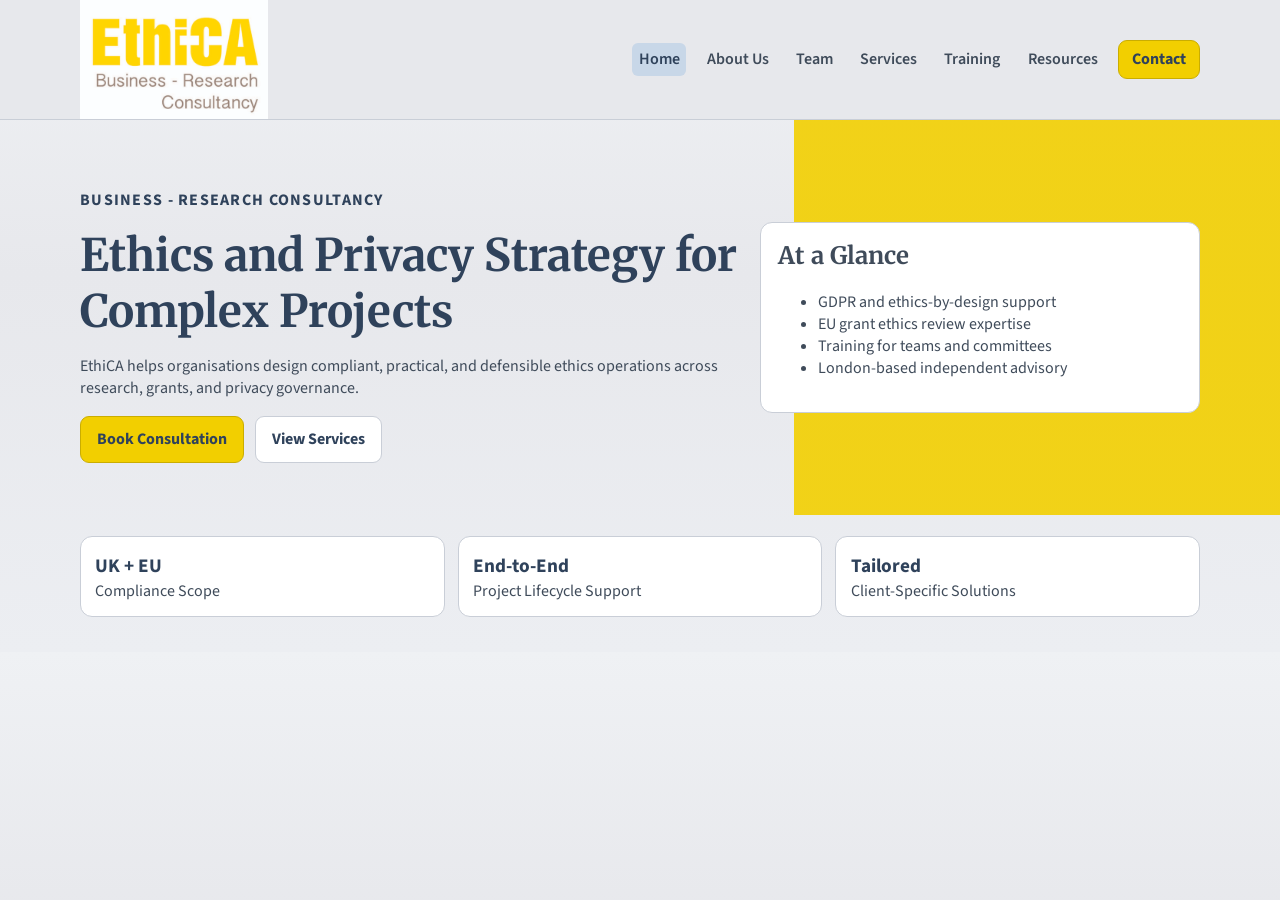
==== index.html @ 0c750312 "website added" ====
<!doctype html>
<html lang="en-GB">
<head>
  <meta charset="UTF-8" />
  <meta name="viewport" content="width=device-width, initial-scale=1.0" />
  <title>EthiCA | Landing V2.1</title>
  <link rel="preconnect" href="https://fonts.googleapis.com" />
  <link rel="preconnect" href="https://fonts.gstatic.com" crossorigin />
  <link href="https://fonts.googleapis.com/css2?family=Merriweather:wght@700&family=Source+Sans+3:wght@400;600;700&display=swap" rel="stylesheet" />
  <link rel="stylesheet" href="assets/css/styles.css" />
</head>
<body>
  <header class="topbar">
    <div class="container row">
      <a href="index.html" aria-label="EthiCA Home">
        <img src="assets/img/ethica-logo-wordmark-crop.jpg" alt="EthiCA logo" class="logo" />
      </a>
      <nav class="top-nav" aria-label="Primary">
        <a class="active" href="index.html">Home</a>
        <a href="about.html">About Us</a>
        <a href="teams.html">Team</a>
        <a href="services.html">Services</a>
        <a href="training.html">Training</a>
        <a href="resources.html">Resources</a>
        <a class="btn btn-small" href="contact.html">Contact</a>
      </nav>
    </div>
  </header>

  <main>
    <section class="hero">
      <div class="container hero-grid">
        <div>
          <p class="eyebrow">Business - Research Consultancy</p>
          <h1>Ethics and Privacy Strategy for Complex Projects</h1>
          <p>
            EthiCA helps organisations design compliant, practical, and defensible ethics operations across research,
            grants, and privacy governance.
          </p>
          <div class="actions">
            <a class="btn" href="contact.html">Book Consultation</a>
            <a class="btn ghost" href="services.html">View Services</a>
          </div>
        </div>
        <div class="panel">
          <h2>At a Glance</h2>
          <ul>
            <li>GDPR and ethics-by-design support</li>
            <li>EU grant ethics review expertise</li>
            <li>Training for teams and committees</li>
            <li>London-based independent advisory</li>
          </ul>
        </div>
      </div>
    </section>

    <section class="metrics">
      <div class="container metric-grid">
        <article><strong>UK + EU</strong><span>Compliance Scope</span></article>
        <article><strong>End-to-End</strong><span>Project Lifecycle Support</span></article>
        <article><strong>Tailored</strong><span>Client-Specific Solutions</span></article>
      </div>
    </section>
  </main>
</body>
</html>
---- assets/css/styles.css ----
:root {
  --bg: #e7e8ec;
  --surface: #ffffff;
  --text: #3f4b5a;
  --brand: #f2cf00;
  --brand-dark: #caad00;
  --ink: #2f425b;
  --border: #c9ced7;
}
* { box-sizing: border-box; }
body { margin: 0; font-family: "Source Sans 3", sans-serif; color: var(--text); background: linear-gradient(180deg, #eff1f4 0%, var(--bg) 42%, #eceef2 100%); }
.container { width: min(1120px, 92%); margin: 0 auto; }
.row { display: flex; align-items: center; justify-content: space-between; min-height: 78px; gap: 1rem; }
.topbar { background: rgba(231, 232, 236, 0.95); border-bottom: 1px solid var(--border); }
.logo { width: 188px; height: auto; display: block; }
.top-nav { display: flex; align-items: center; gap: 0.9rem; }
.top-nav a:not(.btn) { color: var(--text); text-decoration: none; font-weight: 600; padding: 0.35rem 0.4rem; border-radius: 6px; }
.top-nav a.active { color: #2f425b; background: rgba(102, 158, 217, 0.24); }
.cta { background: var(--brand); color: var(--ink); padding: 0.55rem 0.9rem; border-radius: 8px; text-decoration: none; font-weight: 700; }
.hero { padding: 3.3rem 0; background: linear-gradient(90deg, transparent 0 62%, rgba(242, 207, 0, 0.9) 62% 100%); }
.hero-grid { display: grid; grid-template-columns: 1.5fr 1fr; gap: 1.2rem; align-items: center; }
.eyebrow { text-transform: uppercase; letter-spacing: 0.08em; color: var(--ink); font-weight: 700; }
h1,
h2,
h3 { font-family: "Merriweather", serif; line-height: 1.25; margin-top: 0; }

h1 { font-size: clamp(2rem, 3.5vw, 3.1rem); margin: 0.2rem 0 1rem; color: var(--ink); }
.panel { background: var(--surface); border: 1px solid var(--border); padding: 1.1rem; border-radius: 12px; }
.actions { display: flex; gap: 0.7rem; margin-top: 1.1rem; }
.btn { background: var(--brand); color: var(--ink); border: 1px solid var(--brand-dark); text-decoration: none; padding: 0.7rem 1rem; border-radius: 9px; font-weight: 700; }
.btn.ghost { background: #fff; border-color: var(--border); }
.btn-small { padding: 0.45rem 0.8rem; }
.metrics { padding: 1.3rem 0 2.2rem; }
.metric-grid { display: grid; grid-template-columns: repeat(3, 1fr); gap: 0.8rem; }
.metric-grid article { background: #fff; border: 1px solid var(--border); border-radius: 12px; padding: 0.9rem; }
.metric-grid strong { font-size: 1.2rem; display: block; color: var(--ink); }
@media (max-width: 900px) {
  .hero { background: linear-gradient(180deg, transparent 0 68%, rgba(242, 207, 0, 0.9) 68% 100%); }
  .hero-grid, .metric-grid { grid-template-columns: 1fr; }
  .row { flex-wrap: wrap; gap: 0.65rem; }
  .top-nav { width: 100%; flex-wrap: wrap; gap: 0.4rem; }
  .logo { width: 146px; }
}
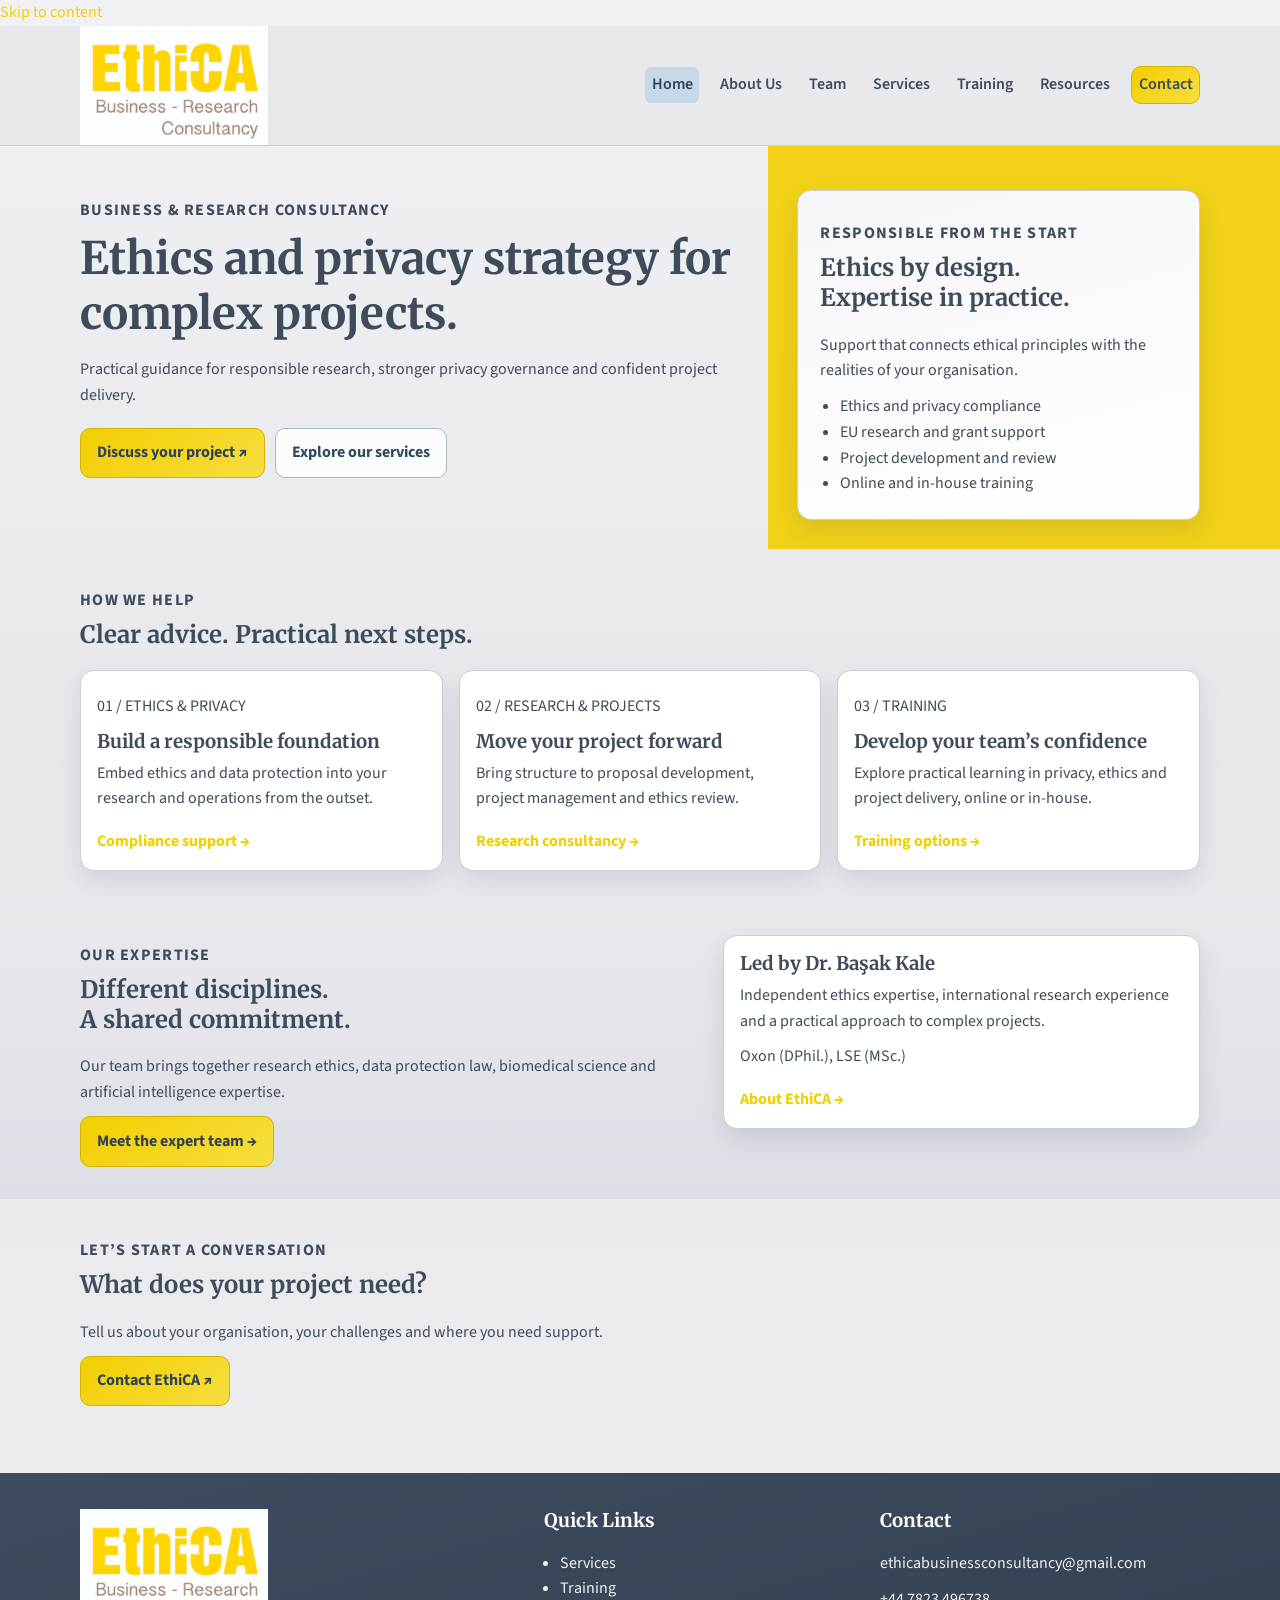
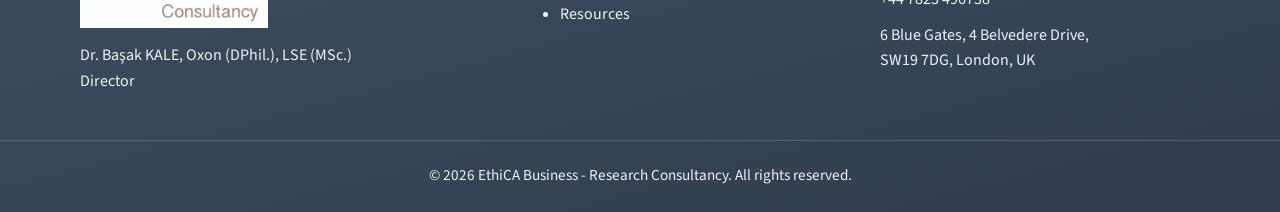
==== commit 78adbab1: "Website updates" ====
--- a/index.html
+++ b/index.html
@@ -3,20 +3,23 @@
 <head>
   <meta charset="UTF-8" />
   <meta name="viewport" content="width=device-width, initial-scale=1.0" />
-  <title>EthiCA | Landing V2.1</title>
+  <meta name="description" content="About EthiCA Business - Research Consultancy, a boutique ethics and project consultancy based in Oxford." />
+  <title>EthiCA | Ethics, Privacy & Research Consultancy</title>
   <link rel="preconnect" href="https://fonts.googleapis.com" />
   <link rel="preconnect" href="https://fonts.gstatic.com" crossorigin />
   <link href="https://fonts.googleapis.com/css2?family=Merriweather:wght@700&family=Source+Sans+3:wght@400;600;700&display=swap" rel="stylesheet" />
-  <link rel="stylesheet" href="assets/css/styles.css" />
+  <link rel="stylesheet" href="assets/css/site.css" />
+  <link rel="stylesheet" href="assets/css/enhancements.css">
 </head>
 <body>
-  <header class="topbar">
-    <div class="container row">
-      <a href="index.html" aria-label="EthiCA Home">
-        <img src="assets/img/ethica-logo-wordmark-crop.jpg" alt="EthiCA logo" class="logo" />
+<a class="skip-link" href="#main-content">Skip to content</a>  <header class="site-header">
+    <div class="container nav-wrap">
+      <a class="logo" href="index.html" aria-label="EthiCA Home">
+        <img class="logo-image" src="assets/img/ethica-logo-wordmark-crop.jpg" alt="EthiCA logo" />
       </a>
-      <nav class="top-nav" aria-label="Primary">
-        <a class="active" href="index.html">Home</a>
+      <button class="nav-toggle" aria-expanded="false" aria-controls="main-nav">Menu</button>
+      <nav id="main-nav" class="main-nav" aria-label="Primary">
+        <a aria-current="page" href="index.html">Home</a>
         <a href="about.html">About Us</a>
         <a href="teams.html">Team</a>
         <a href="services.html">Services</a>
@@ -27,40 +30,35 @@
     </div>
   </header>
 
-  <main>
-    <section class="hero">
-      <div class="container hero-grid">
-        <div>
-          <p class="eyebrow">Business - Research Consultancy</p>
-          <h1>Ethics and Privacy Strategy for Complex Projects</h1>
-          <p>
-            EthiCA helps organisations design compliant, practical, and defensible ethics operations across research,
-            grants, and privacy governance.
-          </p>
-          <div class="actions">
-            <a class="btn" href="contact.html">Book Consultation</a>
-            <a class="btn ghost" href="services.html">View Services</a>
-          </div>
-        </div>
-        <div class="panel">
-          <h2>At a Glance</h2>
-          <ul>
-            <li>GDPR and ethics-by-design support</li>
-            <li>EU grant ethics review expertise</li>
-            <li>Training for teams and committees</li>
-            <li>London-based independent advisory</li>
-          </ul>
-        </div>
+<main id="main-content"><section class="hero"><div class="container hero-grid"><div><p class="kicker">Business & Research Consultancy</p><h1>Ethics and privacy strategy for complex projects.</h1><p class="intro">Practical guidance for responsible research, stronger privacy governance and confident project delivery.</p><div class="cta-row"><a class="btn" href="contact.html">Discuss your project ↗</a><a class="btn btn-ghost" href="services.html">Explore our services</a></div></div><aside class="hero-panel"><p class="kicker">Responsible from the start</p><h2>Ethics by design.<br>Expertise in practice.</h2><p>Support that connects ethical principles with the realities of your organisation.</p><ul class="checklist"><li>Ethics and privacy compliance</li><li>EU research and grant support</li><li>Project development and review</li><li>Online and in-house training</li></ul></aside></div></section>
+<section class="section"><div class="container"><div class="section-head"><p class="kicker">How we help</p><h2>Clear advice. Practical next steps.</h2></div><div class="card-grid three"><article class="card"><p class="service-number">01 / ETHICS & PRIVACY</p><h3>Build a responsible foundation</h3><p>Embed ethics and data protection into your research and operations from the outset.</p><a class="text-link" href="services.html">Compliance support →</a></article><article class="card"><p class="service-number">02 / RESEARCH & PROJECTS</p><h3>Move your project forward</h3><p>Bring structure to proposal development, project management and ethics review.</p><a class="text-link" href="services.html">Research consultancy →</a></article><article class="card"><p class="service-number">03 / TRAINING</p><h3>Develop your team’s confidence</h3><p>Explore practical learning in privacy, ethics and project delivery, online or in-house.</p><a class="text-link" href="training.html">Training options →</a></article></div></div></section>
+<section class="section section-alt"><div class="container split"><div><p class="kicker">Our expertise</p><h2>Different disciplines.<br>A shared commitment.</h2><p>Our team brings together research ethics, data protection law, biomedical science and artificial intelligence expertise.</p><a class="btn" href="teams.html">Meet the expert team →</a></div><div class="card"><h3>Led by Dr. Başak Kale</h3><p>Independent ethics expertise, international research experience and a practical approach to complex projects.</p><p>Oxon (DPhil.), LSE (MSc.)</p><a class="text-link" href="about.html">About EthiCA →</a></div></div></section>
+<section class="section"><div class="container callout"><div><p class="kicker">Let’s start a conversation</p><h2>What does your project need?</h2><p>Tell us about your organisation, your challenges and where you need support.</p></div><a class="btn" href="contact.html">Contact EthiCA ↗</a></div></section></main>  <footer class="site-footer">
+    <div class="container footer-grid">
+      <div>
+        <a class="logo" href="index.html" aria-label="EthiCA Home">
+          <img class="logo-image" src="assets/img/ethica-logo-wordmark-crop.jpg" alt="EthiCA logo" />
+        </a>
+        <p>Dr. Başak KALE, Oxon (DPhil.), LSE (MSc.)<br />Director</p>
       </div>
-    </section>
+      <div>
+        <h3>Quick Links</h3>
+        <ul>
+          <li><a href="services.html">Services</a></li>
+          <li><a href="training.html">Training</a></li>
+          <li><a href="resources.html">Resources</a></li>
+        </ul>
+      </div>
+      <div>
+        <h3>Contact</h3>
+        <p><a href="mailto:ethicabusinessconsultancy@gmail.com">ethicabusinessconsultancy@gmail.com</a></p>
+        <p><a href="tel:+447823496738">+44 7823 496738</a></p>
+        <p>6 Blue Gates, 4 Belvedere Drive,<br />SW19 7DG, London, UK</p>
+      </div>
+    </div>
+    <div class="footer-bar">
+      <p>&copy; <span id="year"></span> EthiCA Business - Research Consultancy. All rights reserved.</p>
+    </div>
+  </footer>
 
-    <section class="metrics">
-      <div class="container metric-grid">
-        <article><strong>UK + EU</strong><span>Compliance Scope</span></article>
-        <article><strong>End-to-End</strong><span>Project Lifecycle Support</span></article>
-        <article><strong>Tailored</strong><span>Client-Specific Solutions</span></article>
-      </div>
-    </section>
-  </main>
-</body>
-</html>
+<script src="assets/js/main.js"></script></body></html>
--- a/assets/css/site.css
+++ b/assets/css/site.css
@@ -0,0 +1,385 @@
+:root {
+  --bg: #e7e8ec;
+  --surface: #ffffff;
+  --surface-strong: #dcdfe5;
+  --text: #3f4b5a;
+  --muted: #5f6772;
+  --brand: #f2cf00;
+  --brand-dark: #caad00;
+  --brand-accent: #f7de3f;
+  --border: #c9ced7;
+  --shadow: 0 10px 24px rgba(39, 48, 62, 0.12);
+  --radius: 14px;
+}
+
+* {
+  box-sizing: border-box;
+}
+
+body {
+  margin: 0;
+  font-family: "Source Sans 3", sans-serif;
+  background: linear-gradient(180deg, #eff1f4 0%, var(--bg) 42%, #eceef2 100%);
+  color: var(--text);
+  line-height: 1.6;
+}
+
+h1,
+h2,
+h3 {
+  font-family: "Merriweather", serif;
+  line-height: 1.25;
+  margin-top: 0;
+}
+
+a {
+  color: var(--brand);
+  text-decoration: none;
+}
+
+a:hover {
+  text-decoration: underline;
+}
+
+.container {
+  width: min(1120px, 92%);
+  margin: 0 auto;
+}
+
+.site-header {
+  position: sticky;
+  top: 0;
+  z-index: 100;
+  backdrop-filter: blur(8px);
+  background: rgba(231, 232, 236, 0.95);
+  border-bottom: 1px solid var(--border);
+}
+
+.nav-wrap {
+  display: flex;
+  align-items: center;
+  justify-content: space-between;
+  min-height: 78px;
+  gap: 1rem;
+}
+
+.logo {
+  display: inline-flex;
+  align-items: center;
+  gap: 0.5rem;
+  text-decoration: none;
+}
+
+.logo-image {
+  width: 188px;
+  height: auto;
+  object-fit: contain;
+  display: block;
+}
+
+.logo-mark {
+  background: linear-gradient(150deg, #4a5667, #334052);
+  color: #fff;
+  width: 42px;
+  height: 42px;
+  border-radius: 10px;
+  display: inline-flex;
+  align-items: center;
+  justify-content: center;
+  font-weight: 700;
+}
+
+.logo-text {
+  font-size: 1.1rem;
+  font-weight: 700;
+  color: var(--text);
+  line-height: 1.2;
+}
+
+.main-nav {
+  display: flex;
+  align-items: center;
+  gap: 0.9rem;
+}
+
+.main-nav a {
+  color: var(--text);
+  font-weight: 600;
+  padding: 0.35rem 0.4rem;
+}
+
+.main-nav a[aria-current="page"] {
+  color: #2f425b;
+  background: rgba(102, 158, 217, 0.24);
+  border-radius: 6px;
+}
+
+.nav-toggle {
+  display: none;
+  border: 1px solid var(--border);
+  background: var(--surface);
+  border-radius: 8px;
+  padding: 0.5rem 0.7rem;
+  font-weight: 700;
+}
+
+.hero,
+.page-hero {
+  padding: 2.8rem 0 1.8rem;
+}
+
+.hero {
+  background: linear-gradient(90deg, transparent 0 60%, rgba(242, 207, 0, 0.9) 60% 100%);
+}
+
+.hero-grid {
+  display: grid;
+  grid-template-columns: 1.7fr 1fr;
+  gap: 2rem;
+  align-items: start;
+}
+
+.kicker {
+  text-transform: uppercase;
+  letter-spacing: 0.08em;
+  font-weight: 700;
+  color: var(--text);
+  margin-bottom: 0.4rem;
+}
+
+h1 {
+  font-size: clamp(2rem, 3.5vw, 3.1rem);
+  margin-bottom: 1rem;
+}
+
+.hero-panel {
+  background: linear-gradient(165deg, #f5f6f8, #ffffff);
+  border: 1px solid var(--border);
+  border-radius: var(--radius);
+  padding: 1.4rem;
+  box-shadow: var(--shadow);
+}
+
+.hero-panel ul,
+.checklist,
+.steps {
+  margin: 0;
+  padding-left: 1.2rem;
+}
+
+.section {
+  padding: 2rem 0;
+}
+
+.section-alt {
+  background: linear-gradient(180deg, transparent, var(--surface-strong));
+}
+
+.section-head {
+  margin-bottom: 0.8rem;
+}
+
+.card-grid {
+  display: grid;
+  gap: 1rem;
+}
+
+.card-grid.two {
+  grid-template-columns: repeat(2, minmax(0, 1fr));
+}
+
+.card-grid.three {
+  grid-template-columns: repeat(3, minmax(0, 1fr));
+}
+
+.card {
+  background: var(--surface);
+  border: 1px solid var(--border);
+  border-radius: var(--radius);
+  padding: 1rem;
+  box-shadow: var(--shadow);
+  transition: transform 180ms ease, box-shadow 180ms ease, border-color 180ms ease;
+}
+
+.card h2,
+.card h3 {
+  margin-bottom: 0.45rem;
+}
+
+p {
+  margin: 0.45rem 0 0.65rem;
+}
+
+ul,
+ol {
+  margin: 0.35rem 0 0.7rem;
+}
+
+.card:hover {
+  transform: translateY(-2px);
+  box-shadow: 0 16px 32px rgba(39, 48, 62, 0.16);
+  border-color: rgba(102, 158, 217, 0.55);
+}
+
+.btn {
+  display: inline-block;
+  background: linear-gradient(140deg, var(--brand), var(--brand-accent));
+  color: #2f425b;
+  border: 1px solid #d1b300;
+  padding: 0.72rem 1rem;
+  border-radius: 10px;
+  font-weight: 700;
+  text-decoration: none;
+  transition: transform 150ms ease, box-shadow 150ms ease, filter 150ms ease;
+}
+
+.btn:hover {
+  background: linear-gradient(140deg, #e1bd00, var(--brand));
+  border-color: #b59a00;
+  box-shadow: 0 8px 16px rgba(181, 154, 0, 0.22);
+  transform: translateY(-1px);
+  filter: saturate(1.08);
+  text-decoration: none;
+}
+
+.btn-ghost {
+  background: rgba(255, 255, 255, 0.84);
+  color: #34495f;
+  border-color: #aeb7c4;
+}
+
+.btn-small {
+  padding: 0.45rem 0.8rem;
+}
+
+.cta-row {
+  display: flex;
+  flex-wrap: wrap;
+  gap: 0.65rem;
+  margin-top: 1.2rem;
+}
+
+.center {
+  margin-top: 1.2rem;
+  text-align: center;
+}
+
+.split {
+  display: grid;
+  grid-template-columns: 1.3fr 1fr;
+  gap: 1.5rem;
+  align-items: start;
+}
+
+.text-link {
+  display: inline-block;
+  margin-top: 0.4rem;
+  font-weight: 700;
+}
+
+.contact-grid {
+  display: grid;
+  grid-template-columns: 1fr 1.2fr;
+  gap: 1rem;
+}
+
+.contact-form {
+  display: grid;
+  gap: 0.65rem;
+}
+
+.contact-form input,
+.contact-form textarea {
+  border: 1px solid var(--border);
+  border-radius: 8px;
+  padding: 0.65rem;
+  font: inherit;
+  background: #fff;
+}
+
+.site-footer {
+  margin-top: 2.2rem;
+  background: linear-gradient(165deg, #3f4c5f, #313d4f);
+  color: #eef2f8;
+}
+
+.footer-grid {
+  display: grid;
+  grid-template-columns: 1.4fr 1fr 1fr;
+  gap: 1rem;
+  padding: 2.2rem 0;
+}
+
+.site-footer h2,
+.site-footer h3 {
+  color: #fff;
+}
+
+.site-footer a {
+  color: #eef2f8;
+}
+
+.site-footer ul {
+  margin: 0;
+  padding-left: 1rem;
+}
+
+.footer-bar {
+  border-top: 1px solid rgba(255, 255, 255, 0.16);
+  text-align: center;
+  padding: 0.9rem;
+  font-size: 0.95rem;
+}
+
+@media (max-width: 900px) {
+  .hero-grid,
+  .split,
+  .card-grid.two,
+  .card-grid.three,
+  .contact-grid,
+  .footer-grid {
+    grid-template-columns: 1fr;
+  }
+
+  .nav-toggle {
+    display: inline-block;
+  }
+
+  .logo-image {
+    width: 146px;
+  }
+
+  .main-nav {
+    position: absolute;
+    left: 0;
+    right: 0;
+    top: 78px;
+    display: none;
+    flex-direction: column;
+    align-items: flex-start;
+    gap: 0.25rem;
+    background: #f1f2f4;
+    border-bottom: 1px solid var(--border);
+    padding: 0.7rem 4%;
+  }
+
+  .main-nav.open {
+    display: flex;
+  }
+}
+
+.team-grid {
+  align-items: stretch;
+}
+
+.team-card img {
+  width: 100%;
+  height: 280px;
+  object-fit: cover;
+  border-radius: 10px;
+  margin-bottom: 0.7rem;
+}
+
+.team-card h2 {
+  margin-bottom: 0;
+}
